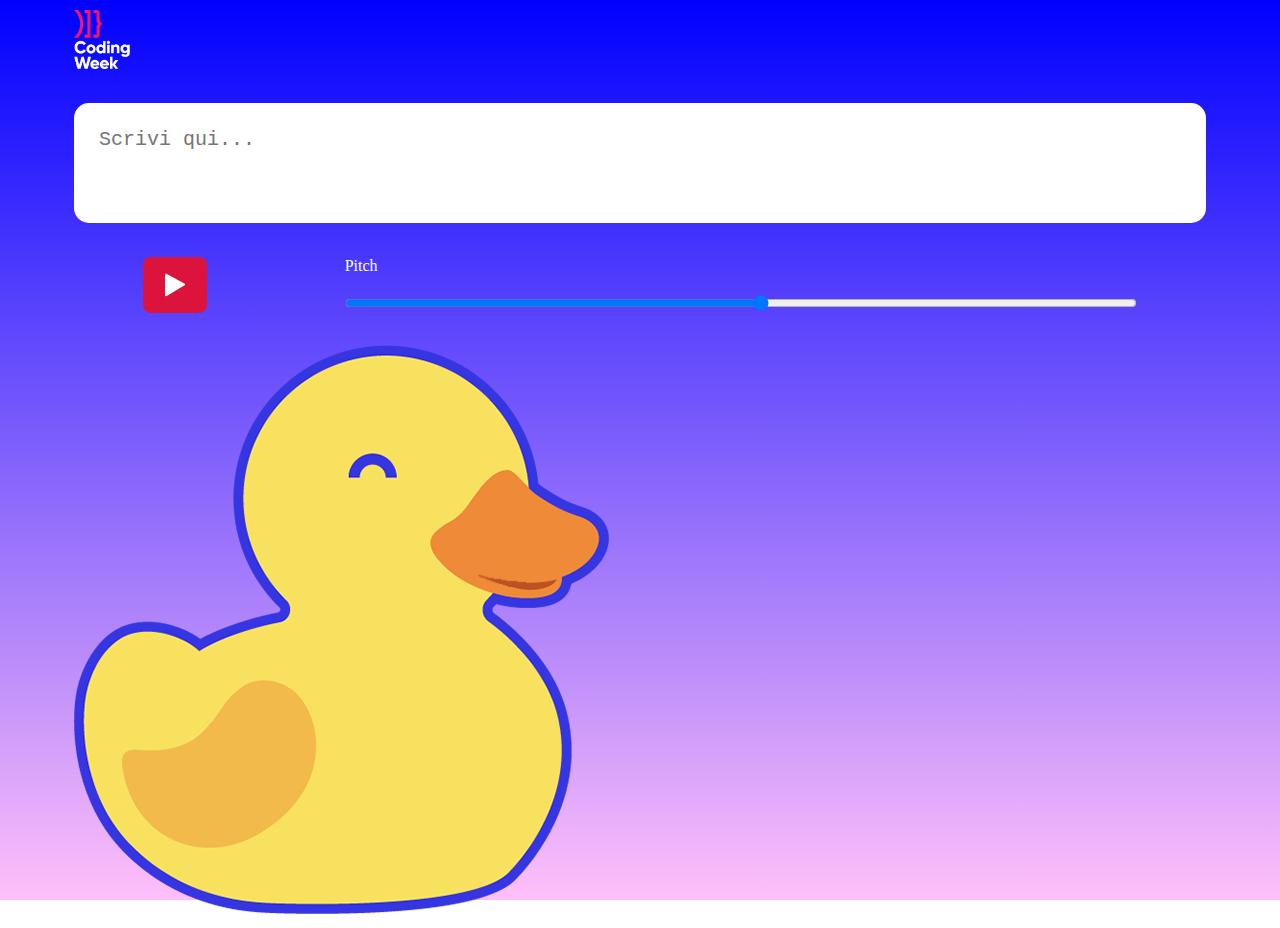
==== 03-talkinDuck/index.html @ bcabb6f8 "feat: layout complete" ====
<!DOCTYPE html>
<html lang="en">
<head>
    <meta charset="UTF-8">
    <meta http-equiv="X-UA-Compatible" content="IE=edge">
    <meta name="viewport" content="width=device-width, initial-scale=1.0">
    <link rel="icon" href="">
    <link rel="stylesheet" href="style.css">
    <title>Talking Duck</title>
</head>
<body>
    <div class="container">
        <header>
            <img src="images/logo.png" alt="">
        </header>
        <main>
            <textarea placeholder="Scrivi qui..." name="" id="" cols="30" rows="10"></textarea>
            <div class="controls">
                <button>
                    <img src="images/play.png" alt="">
                </button>
                <div class="pich-cotrols">
                    <label for="Pitch">Pitch</label>
                    <input type="range" min="0.1" max="2" step="0.1" name="" id="">
                </div>
            </div> 
            <figure>
                <img class="static-duck" src="images/talking-duck-static.png" alt="">
                <img class="animated-duck" src="images/talking-duck-animated.gif" alt="">
            </figure> 
        </main>
    </div>
    <script src="script.js"></script>
</body>
</html>
---- 03-talkinDuck/style.css ----
* {
    margin: 0;
    padding: 0;
    box-sizing: border-box;
}

body {
    height: 100vh;
    background: linear-gradient(blue, rgb(255, 192, 249));
    background-attachment: fixed;
    color: white;
}

img {
    max-width: 100%;
}

.container {
    width: 90%;
    margin: 0 auto;
    background-color: rgba(red, green, blue, 0.5);
    padding: 10px;
}

header img {
    width: 56px;
    height: auto;
}

textarea {
    margin-top: 30px;
    margin-bottom: 30px;
    width: 100%;
    height: 120px;
    outline: none;
    resize: none;
    border: none;
    border-radius: 15px;
    padding: 25px;
    font-size: 20px;
}

.controls {
    display: flex;
    justify-content: space-around;
    margin-bottom: 30px;
}

button {
    background-color: crimson;
    width: 64px;
    height: 56px ;
    border-radius: 8px;
    border: none;
}

button img {
    vertical-align: middle;
}

.pich-cotrols {
    width: 70%;
}

.pich-cotrols input {
    width: 100%;
    margin-top: 20px;
}

.animated-duck {
    display: none;
}

.talking .animated-duck {
    display: block;
}

.talking .static-duck {
    display: none;
}
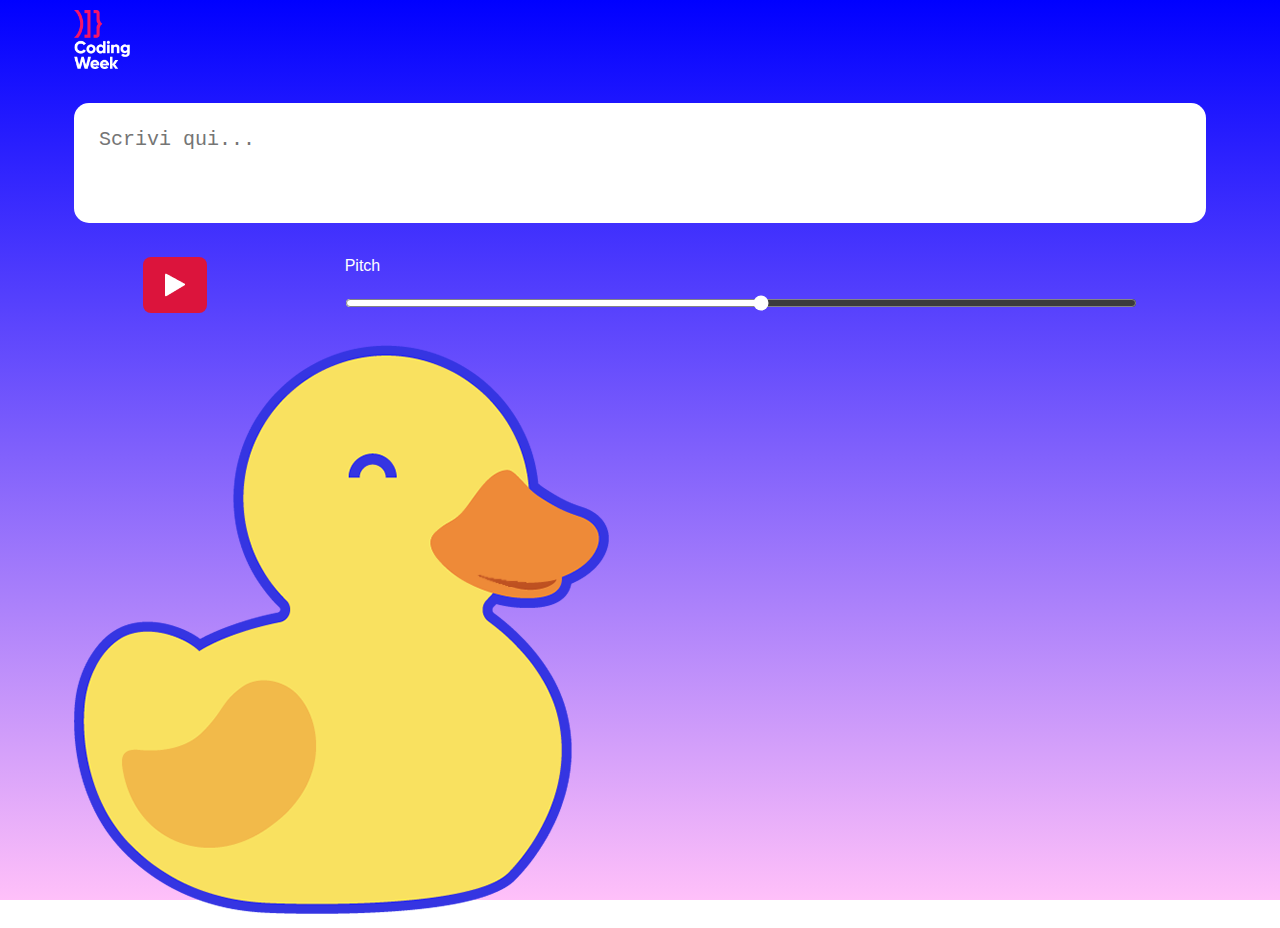
==== commit 1e40a0b6: "Deploy" ====
--- a/03-talkinDuck/index.html
+++ b/03-talkinDuck/index.html
@@ -4,7 +4,8 @@
     <meta charset="UTF-8">
     <meta http-equiv="X-UA-Compatible" content="IE=edge">
     <meta name="viewport" content="width=device-width, initial-scale=1.0">
-    <link rel="icon" href="">
+    <link rel="icon" href="images/icon.png">
+    <link rel="manifest" href="siteWebManifest">
     <link rel="stylesheet" href="style.css">
     <title>Talking Duck</title>
 </head>
@@ -14,9 +15,9 @@
             <img src="images/logo.png" alt="">
         </header>
         <main>
-            <textarea placeholder="Scrivi qui..." name="" id="" cols="30" rows="10"></textarea>
+            <textarea  placeholder="Scrivi qui..." name="" id="" cols="30" rows="10"></textarea>
             <div class="controls">
-                <button>
+                <button >
                     <img src="images/play.png" alt="">
                 </button>
                 <div class="pich-cotrols">
--- a/03-talkinDuck/style.css
+++ b/03-talkinDuck/style.css
@@ -10,6 +10,7 @@
     background: linear-gradient(blue, rgb(255, 192, 249));
     background-attachment: fixed;
     color: white;
+    font-family:'Lucida Sans', 'Lucida Sans Regular', 'Lucida Grande', 'Lucida Sans Unicode', Geneva, Verdana, sans-serif;
 }
 
 img {
@@ -53,6 +54,15 @@
     height: 56px ;
     border-radius: 8px;
     border: none;
+    cursor: pointer;
+}
+
+button:disabled {
+    opacity: 0.5;
+}
+
+button:active {
+    transform: scale(0.8);
 }
 
 button img {
@@ -66,6 +76,7 @@
 .pich-cotrols input {
     width: 100%;
     margin-top: 20px;
+    accent-color: white;
 }
 
 .animated-duck {
